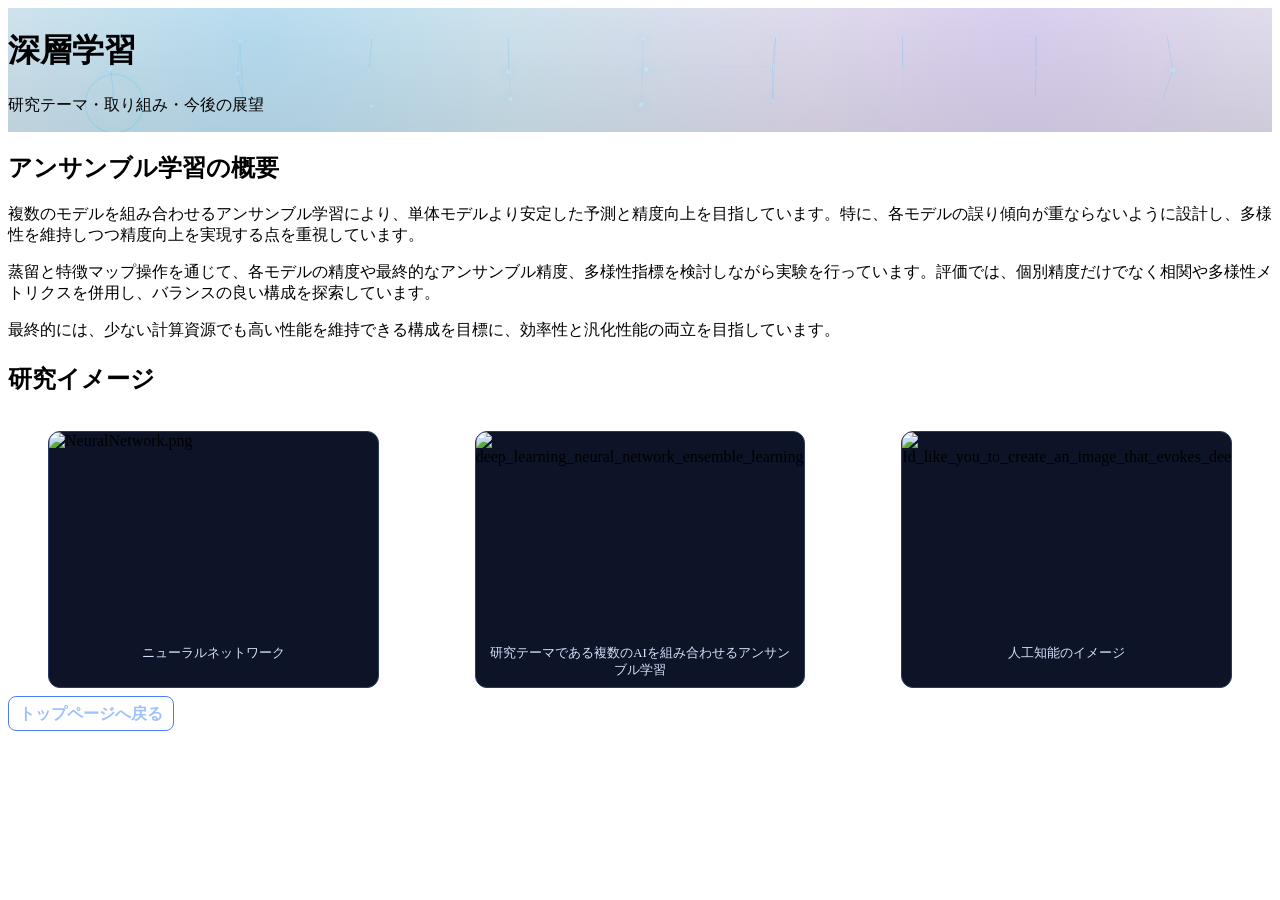
==== deep-learning.html @ 49d64ce5 "update the deep-learning.html" ====
<!DOCTYPE html>
<html lang="ja">
<head>
    <meta charset="UTF-8">
    <meta name="viewport" content="width=device-width, initial-scale=1.0">
    <meta name="description" content="深層学習の詳細ページ">
    <title>深層学習 | Portfolio</title>
    <link rel="stylesheet" href="https://unpkg.com/ress/dist/ress.min.css">
    <link rel="stylesheet" href="css/style.css">
    <link rel="stylesheet" href="css/deep-learning.css">
    <script src="js/script.js" defer></script>
    <script src="js/deep-learning-hero.js" defer></script>
</head>
<body>
    <header class="hero dl-hero">
        <canvas class="dl-hero-canvas" aria-hidden="true"></canvas>
        <div class="container dl-hero-content">
            <h1>深層学習</h1>
            <p>研究テーマ・取り組み・今後の展望</p>
        </div>
    </header>
    <main class="detail-main">
        <section class="detail-card">
            <h2>アンサンブル学習の概要</h2>
            <p>複数のモデルを組み合わせるアンサンブル学習により、単体モデルより安定した予測と精度向上を目指しています。特に、各モデルの誤り傾向が重ならないように設計し、多様性を維持しつつ精度向上を実現する点を重視しています。</p>
            <p>蒸留と特徴マップ操作を通じて、各モデルの精度や最終的なアンサンブル精度、多様性指標を検討しながら実験を行っています。評価では、個別精度だけでなく相関や多様性メトリクスを併用し、バランスの良い構成を探索しています。</p>
            <p>最終的には、少ない計算資源でも高い性能を維持できる構成を目標に、効率性と汎化性能の両立を目指しています。</p>
        </section>

        <section class="detail-card dl-visual-card">
            <h2>研究イメージ</h2>
            <div class="dl-grid">
                <figure class="dl-item">
                    <img src="images/NeuralNetwork.png" alt="NeuralNetwork.png">
                    <figcaption>ニューラルネットワーク</figcaption>
                </figure>
                <figure class="dl-item">
                    <img src="images/deep_learning_neural_network_ensemble_learning_20260415134040_01.png" alt="deep_learning_neural_network_ensemble_learning_20260415134040_01.png">
                    <figcaption>研究テーマである複数のAIを組み合わせるアンサンブル学習</figcaption>
                </figure>
                <figure class="dl-item">
                    <img src="images/Id_like_you_to_create_an_image_that_evokes_deep_learning_and_artificial_intell_20260415133350_02.png" alt="Id_like_you_to_create_an_image_that_evokes_deep_learning_and_artificial_intell_20260415133350_02.png">
                    <figcaption>人工知能のイメージ</figcaption>
                </figure>
            </div>
            <a class="back-link" href="index.html">トップページへ戻る</a>
        </section>
    </main>
</body>
</html>
---- css/deep-learning.css ----
@charset "UTF-8";

.dl-hero {
    position: relative;
    overflow: hidden;
}

.dl-hero::before {
    content: "";
    position: absolute;
    inset: -2px;
    /* ネオンっぽい発光を少し足す */
    background: radial-gradient(circle at 20% 30%, rgba(0, 170, 255, 0.22), transparent 55%),
        radial-gradient(circle at 80% 20%, rgba(120, 60, 255, 0.16), transparent 50%),
        linear-gradient(180deg, rgba(0, 0, 0, 0.08), rgba(0, 0, 0, 0.16));
    z-index: 0;
    pointer-events: none;
}

.dl-hero-canvas {
    position: absolute;
    inset: 0;
    width: 100%;
    height: 100%;
    z-index: 1;
    pointer-events: none;
    opacity: 0.95;
}

.dl-hero-content {
    position: relative;
    z-index: 2;
}

.dl-visual-card {
    margin-top: 22px;
}

.dl-grid {
    margin-top: 14px;
    display: grid;
    grid-template-columns: repeat(auto-fit, minmax(220px, 1fr));
    gap: 16px;
}

.dl-item {
    background: #0d1427;
    border: 1px solid #2a3a65;
    border-radius: 12px;
    overflow: hidden;
}

.dl-item img {
    width: 100%;
    aspect-ratio: 16 / 10;
    object-fit: cover;
    display: block;
}

.dl-item figcaption {
    padding: 8px 10px;
    color: #d7e2ff;
    font-size: 0.8rem;
    word-break: break-all;
}

figcaption {
    text-align:center;
}

.back-link {
    margin : 1rem 0;
    padding:8px 10px;
    border:1px solid #4f7cff;
    border-radius: 8px;
    color: #9ec1ff;
    text-decoration: none;
    font-weight: 700;
    transition: 0.2s;
}

.back-link:hover {
    color:white;
    background:#4f7cff;
}
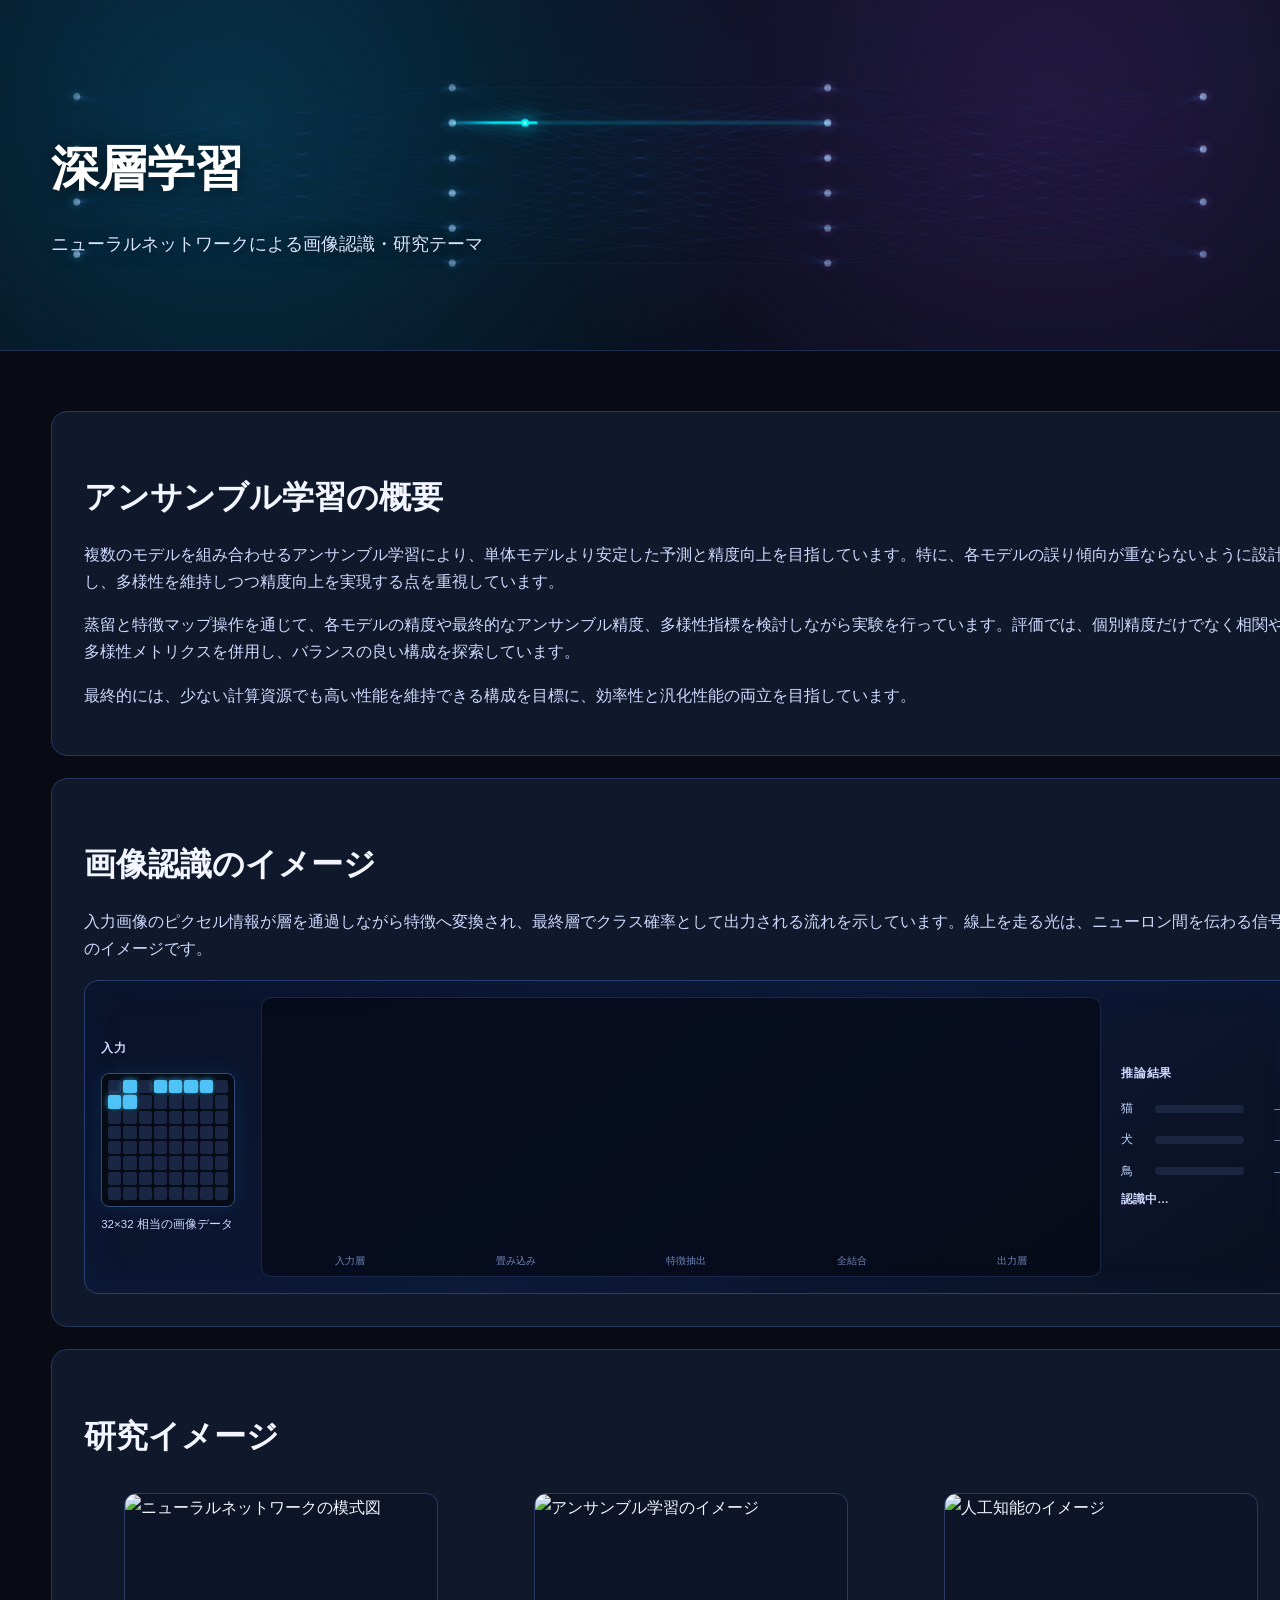
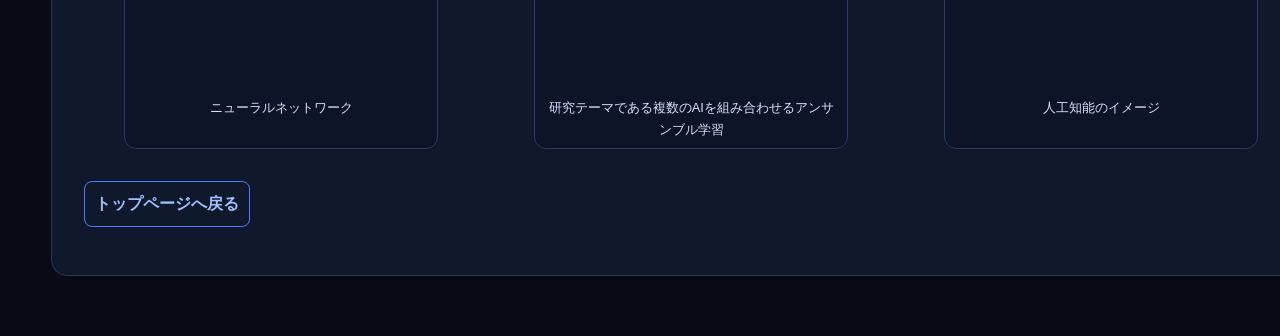
==== commit 09da47fe: "update the deep-learning.html" ====
--- a/deep-learning.html
+++ b/deep-learning.html
@@ -9,16 +9,17 @@
     <link rel="stylesheet" href="css/style.css">
     <link rel="stylesheet" href="css/deep-learning.css">
     <script src="js/script.js" defer></script>
-    <script src="js/deep-learning-hero.js" defer></script>
+    <script src="js/deep-learning.js" defer></script>
 </head>
 <body>
     <header class="hero dl-hero">
-        <canvas class="dl-hero-canvas" aria-hidden="true"></canvas>
+        <canvas class="dl-hero-canvas" data-dl-canvas="hero" aria-hidden="true"></canvas>
         <div class="container dl-hero-content">
             <h1>深層学習</h1>
-            <p>研究テーマ・取り組み・今後の展望</p>
+            <p>ニューラルネットワークによる画像認識・研究テーマ</p>
         </div>
     </header>
+
     <main class="detail-main">
         <section class="detail-card">
             <h2>アンサンブル学習の概要</h2>
@@ -27,19 +28,53 @@
             <p>最終的には、少ない計算資源でも高い性能を維持できる構成を目標に、効率性と汎化性能の両立を目指しています。</p>
         </section>
 
+        <section class="detail-card dl-pipeline-card">
+            <h2>画像認識のイメージ</h2>
+            <p>入力画像のピクセル情報が層を通過しながら特徴へ変換され、最終層でクラス確率として出力される流れを示しています。線上を走る光は、ニューロン間を伝わる信号のイメージです。</p>
+
+            <div class="dl-pipeline">
+                <div class="dl-pipeline-side dl-pipeline-input">
+                    <p class="dl-pipeline-label">入力</p>
+                    <div class="dl-pixel-grid" id="dl-pixel-grid" aria-hidden="true"></div>
+                    <p class="dl-pipeline-caption">32×32 相当の画像データ</p>
+                </div>
+
+                <div class="dl-pipeline-network">
+                    <canvas class="dl-network-canvas" data-dl-canvas="pipeline" aria-hidden="true"></canvas>
+                    <ul class="dl-layer-labels" aria-hidden="true">
+                        <li>入力層</li>
+                        <li>畳み込み</li>
+                        <li>特徴抽出</li>
+                        <li>全結合</li>
+                        <li>出力層</li>
+                    </ul>
+                </div>
+
+                <div class="dl-pipeline-side dl-pipeline-output">
+                    <p class="dl-pipeline-label">推論結果</p>
+                    <ul class="dl-class-bars" id="dl-class-bars">
+                        <li data-class="cat"><span>猫</span><span class="dl-bar"><i></i></span><span class="dl-score">—</span></li>
+                        <li data-class="dog"><span>犬</span><span class="dl-bar"><i></i></span><span class="dl-score">—</span></li>
+                        <li data-class="bird"><span>鳥</span><span class="dl-bar"><i></i></span><span class="dl-score">—</span></li>
+                    </ul>
+                    <p class="dl-pipeline-caption dl-pipeline-result" id="dl-predicted-label">認識中…</p>
+                </div>
+            </div>
+        </section>
+
         <section class="detail-card dl-visual-card">
             <h2>研究イメージ</h2>
             <div class="dl-grid">
                 <figure class="dl-item">
-                    <img src="images/NeuralNetwork.png" alt="NeuralNetwork.png">
+                    <img src="images/NeuralNetwork.png" alt="ニューラルネットワークの模式図">
                     <figcaption>ニューラルネットワーク</figcaption>
                 </figure>
                 <figure class="dl-item">
-                    <img src="images/deep_learning_neural_network_ensemble_learning_20260415134040_01.png" alt="deep_learning_neural_network_ensemble_learning_20260415134040_01.png">
+                    <img src="images/deep_learning_neural_network_ensemble_learning_20260415134040_01.png" alt="アンサンブル学習のイメージ">
                     <figcaption>研究テーマである複数のAIを組み合わせるアンサンブル学習</figcaption>
                 </figure>
                 <figure class="dl-item">
-                    <img src="images/Id_like_you_to_create_an_image_that_evokes_deep_learning_and_artificial_intell_20260415133350_02.png" alt="Id_like_you_to_create_an_image_that_evokes_deep_learning_and_artificial_intell_20260415133350_02.png">
+                    <img src="images/Id_like_you_to_create_an_image_that_evokes_deep_learning_and_artificial_intell_20260415133350_02.png" alt="人工知能のイメージ">
                     <figcaption>人工知能のイメージ</figcaption>
                 </figure>
             </div>
--- a/css/style.css
+++ b/css/style.css
@@ -0,0 +1,220 @@
+@charset "UTF-8";
+
+body {
+    font-family: "Yu Gothic", "Hiragino Kaku Gothic ProN", Meiryo, sans-serif;
+    color: #f3f6ff;
+    background: #080b14;
+    line-height: 1.7;
+    margin: 0;
+}
+
+.container {
+    width: 100%;
+    padding-inline: clamp(16px, 4vw, 56px);
+}
+
+.cg-image {
+    height:500px;
+    object-fit: cover;
+}
+
+.hero {
+    width: 100%;
+    background: linear-gradient(130deg, #111a36, #1f2b59 45%, #121a35);
+    color: #fff;
+    padding: 96px 0 72px;
+    margin-bottom: 40px;
+    border-bottom: 1px solid #27335f;
+}
+
+.hero--home {
+    min-height: 52vh;
+    display: grid;
+    place-items: center;
+    text-align: center;
+}
+
+.hero-intro {
+    opacity: 0;
+    filter: blur(16px);
+    transform: translateY(26px) scale(0.98);
+    transition: opacity 0.9s ease, filter 1s ease, transform 1s ease;
+}
+
+.hero-intro.is-visible {
+    opacity: 1;
+    filter: blur(0);
+    transform: translateY(0) scale(1);
+}
+
+.hero h1 {
+    font-size: clamp(2rem, 5vw, 3rem);
+    margin-bottom: 10px;
+}
+
+.hero p {
+    font-size: clamp(1rem, 2vw, 1.15rem);
+    color: #dbe4ff;
+}
+
+.sections {
+    display: grid;
+    gap: 28px;
+    padding-bottom: 56px;
+}
+
+.card {
+    width: 100%;
+    background: #111827;
+    border-radius: 16px;
+    overflow: hidden;
+    border: 1px solid #24314f;
+    box-shadow: 0 16px 35px rgba(0, 0, 0, 0.35);
+    display: grid;
+    grid-template-columns: minmax(300px, 1fr) minmax(300px, 1fr);
+    min-height: 260px;
+}
+
+.card.reverse .visual {
+    order: 2;
+}
+
+.card.reverse .content {
+    order: 1;
+}
+
+.visual {
+    position: relative;
+}
+
+.visual img {
+    width: 100%;
+    height: 100%;
+    object-fit: cover;
+    display: block;
+}
+
+.label {
+    position: absolute;
+    left: 14px;
+    bottom: 14px;
+    background: rgba(8, 11, 20, 0.78);
+    color: #fff;
+    padding: 6px 12px;
+    border-radius: 999px;
+    font-size: 0.9rem;
+    font-weight: 700;
+}
+
+.content {
+    padding: 24px;
+    display: flex;
+    flex-direction: column;
+    justify-content: center;
+    gap: 10px;
+}
+
+.reveal-text,
+.reveal-image {
+    opacity: 0;
+    transition: transform 0.85s ease, opacity 0.85s ease;
+    will-change: transform, opacity;
+}
+
+.reveal-text {
+    transform: translateY(30px);
+}
+
+.reveal-image {
+    transform: translateX(-46px);
+}
+
+.card.reverse .reveal-image {
+    transform: translateX(46px);
+}
+
+.reveal-text.in-view,
+.reveal-image.in-view {
+    opacity: 1;
+    transform: translate(0, 0);
+}
+
+.content h2 {
+    font-size: 1.45rem;
+    color: #f7f9ff;
+}
+
+.content p {
+    color: #c6d1ee;
+    font-size: 0.98rem;
+}
+
+.content a {
+    width: fit-content;
+    margin-top: 8px;
+    text-decoration: none;
+    background: #4f7cff;
+    color: #f7fbff;
+    padding: 8px 14px;
+    border-radius: 8px;
+    font-weight: 700;
+    transition:.5s;
+    /* transition: opacity 0.2s; */
+}
+
+.content a:hover {
+    background-color:#00aeff;
+}
+
+footer {
+    padding: 24px 0 36px;
+    text-align: center;
+    color: #9cabd3;
+    font-size: 0.9rem;
+    border-top: 1px solid #1f2945;
+}
+
+@media (max-width: 800px) {
+    .card {
+        grid-template-columns: 1fr;
+    }
+
+    .card.reverse .visual,
+    .card.reverse .content {
+        order: initial;
+    }
+
+    .visual {
+        min-height: 200px;
+    }
+}
+
+.detail-main {
+    width: 100%;
+    padding: 20px clamp(16px, 4vw, 56px) 60px;
+}
+
+.detail-card {
+    background: #10182b;
+    border: 1px solid #26365e;
+    border-radius: 16px;
+    padding: clamp(18px, 3vw, 32px);
+}
+
+.detail-card h2 {
+    font-size: clamp(1.6rem, 3vw, 2rem);
+    margin-bottom: 14px;
+}
+
+.detail-card p {
+    color: #cfdaff;
+    margin-bottom: 14px;
+}
+
+.back-link {
+    display: inline-block;
+    margin-top: 12px;
+    text-decoration: none;
+    color: #9ec1ff;
+    font-weight: 700;
+}
--- a/css/deep-learning.css
+++ b/css/deep-learning.css
@@ -3,16 +3,18 @@
 .dl-hero {
     position: relative;
     overflow: hidden;
+    background: #080f1f;
+    border-bottom-color: #1e2d52;
 }
 
 .dl-hero::before {
     content: "";
     position: absolute;
     inset: -2px;
-    /* ネオンっぽい発光を少し足す */
-    background: radial-gradient(circle at 20% 30%, rgba(0, 170, 255, 0.22), transparent 55%),
-        radial-gradient(circle at 80% 20%, rgba(120, 60, 255, 0.16), transparent 50%),
-        linear-gradient(180deg, rgba(0, 0, 0, 0.08), rgba(0, 0, 0, 0.16));
+    background:
+        radial-gradient(circle at 18% 35%, rgba(0, 200, 255, 0.2), transparent 50%),
+        radial-gradient(circle at 82% 28%, rgba(180, 80, 255, 0.16), transparent 48%),
+        linear-gradient(180deg, rgba(0, 0, 0, 0.05), rgba(0, 0, 0, 0.2));
     z-index: 0;
     pointer-events: none;
 }
@@ -32,6 +34,161 @@
     z-index: 2;
 }
 
+.dl-hero-content h1,
+.dl-hero-content p {
+    text-shadow: 0 2px 16px rgba(0, 0, 0, 0.5);
+}
+
+.dl-pipeline-card {
+    margin-top: 22px;
+}
+
+.dl-pipeline {
+    margin-top: 18px;
+    display: grid;
+    grid-template-columns: minmax(100px, 140px) 1fr minmax(120px, 160px);
+    gap: clamp(10px, 2vw, 20px);
+    align-items: stretch;
+    min-height: 280px;
+    padding: 16px;
+    border-radius: 14px;
+    background: linear-gradient(145deg, #0a1228 0%, #0d1835 50%, #0a1020 100%);
+    border: 1px solid #2a3f6e;
+    box-shadow: inset 0 0 40px rgba(0, 120, 255, 0.06);
+}
+
+.dl-pipeline-label {
+    font-size: 0.78rem;
+    font-weight: 700;
+    color: #9ec1ff;
+    letter-spacing: 0.06em;
+    margin-bottom: 8px;
+}
+
+.dl-pipeline-caption {
+    margin-top: 8px;
+    font-size: 0.72rem;
+    color: #8b9dc8;
+}
+
+.dl-pipeline-side {
+    display: flex;
+    flex-direction: column;
+    justify-content: center;
+}
+
+.dl-pixel-grid {
+    display: grid;
+    grid-template-columns: repeat(8, 1fr);
+    gap: 2px;
+    aspect-ratio: 1;
+    max-width: 120px;
+    padding: 6px;
+    border-radius: 8px;
+    background: #060b16;
+    border: 1px solid #334a7a;
+    box-shadow: 0 0 20px rgba(0, 180, 255, 0.12);
+}
+
+.dl-pixel {
+    aspect-ratio: 1;
+    border-radius: 2px;
+    background: #1a2744;
+    transition: background 0.15s ease;
+}
+
+.dl-pixel.is-active {
+    background: #4fc3f7;
+    box-shadow: 0 0 6px rgba(79, 195, 247, 0.8);
+}
+
+.dl-pipeline-network {
+    position: relative;
+    min-height: 240px;
+    border-radius: 10px;
+    overflow: hidden;
+    background: rgba(4, 8, 18, 0.6);
+    border: 1px solid rgba(60, 90, 150, 0.35);
+}
+
+.dl-network-canvas {
+    position: absolute;
+    inset: 0;
+    width: 100%;
+    height: 100%;
+    display: block;
+}
+
+.dl-layer-labels {
+    position: absolute;
+    bottom: 6px;
+    left: 0;
+    right: 0;
+    display: flex;
+    justify-content: space-around;
+    list-style: none;
+    margin: 0;
+    padding: 0 8px;
+    font-size: 0.65rem;
+    color: #6d85b8;
+    pointer-events: none;
+}
+
+.dl-class-bars {
+    list-style: none;
+    margin: 0;
+    padding: 0;
+    display: flex;
+    flex-direction: column;
+    gap: 10px;
+}
+
+.dl-class-bars li {
+    display: grid;
+    grid-template-columns: 2.2em 1fr 2.5em;
+    align-items: center;
+    gap: 6px;
+    font-size: 0.78rem;
+    color: #c6d8ff;
+}
+
+.dl-bar {
+    height: 8px;
+    border-radius: 999px;
+    background: #1a2540;
+    overflow: hidden;
+}
+
+.dl-bar i {
+    display: block;
+    height: 100%;
+    width: 0%;
+    border-radius: inherit;
+    background: linear-gradient(90deg, #4f7cff, #00d4ff);
+    transition: width 0.35s ease;
+}
+
+.dl-class-bars li.is-winner .dl-bar i {
+    background: linear-gradient(90deg, #ff7b72, #ffd166);
+    box-shadow: 0 0 10px rgba(255, 180, 80, 0.5);
+}
+
+.dl-class-bars li.is-winner {
+    color: #fff;
+}
+
+.dl-score {
+    font-family: "Consolas", monospace;
+    font-size: 0.72rem;
+    color: #8b9dc8;
+    text-align: right;
+}
+
+.dl-pipeline-result {
+    font-weight: 700;
+    color: #a5d6ff;
+}
+
 .dl-visual-card {
     margin-top: 22px;
 }
@@ -61,17 +218,16 @@
     padding: 8px 10px;
     color: #d7e2ff;
     font-size: 0.8rem;
-    word-break: break-all;
 }
 
 figcaption {
-    text-align:center;
+    text-align: center;
 }
 
 .back-link {
-    margin : 1rem 0;
-    padding:8px 10px;
-    border:1px solid #4f7cff;
+    margin: 1rem 0;
+    padding: 8px 10px;
+    border: 1px solid #4f7cff;
     border-radius: 8px;
     color: #9ec1ff;
     text-decoration: none;
@@ -80,6 +236,26 @@
 }
 
 .back-link:hover {
-    color:white;
-    background:#4f7cff;
-}+    color: white;
+    background: #4f7cff;
+}
+
+@media (max-width: 720px) {
+    .dl-pipeline {
+        grid-template-columns: 1fr;
+        grid-template-rows: auto 1fr auto;
+    }
+
+    .dl-pipeline-network {
+        min-height: 220px;
+        order: -1;
+    }
+
+    .dl-pixel-grid {
+        max-width: 100px;
+    }
+
+    .dl-layer-labels {
+        font-size: 0.58rem;
+    }
+}
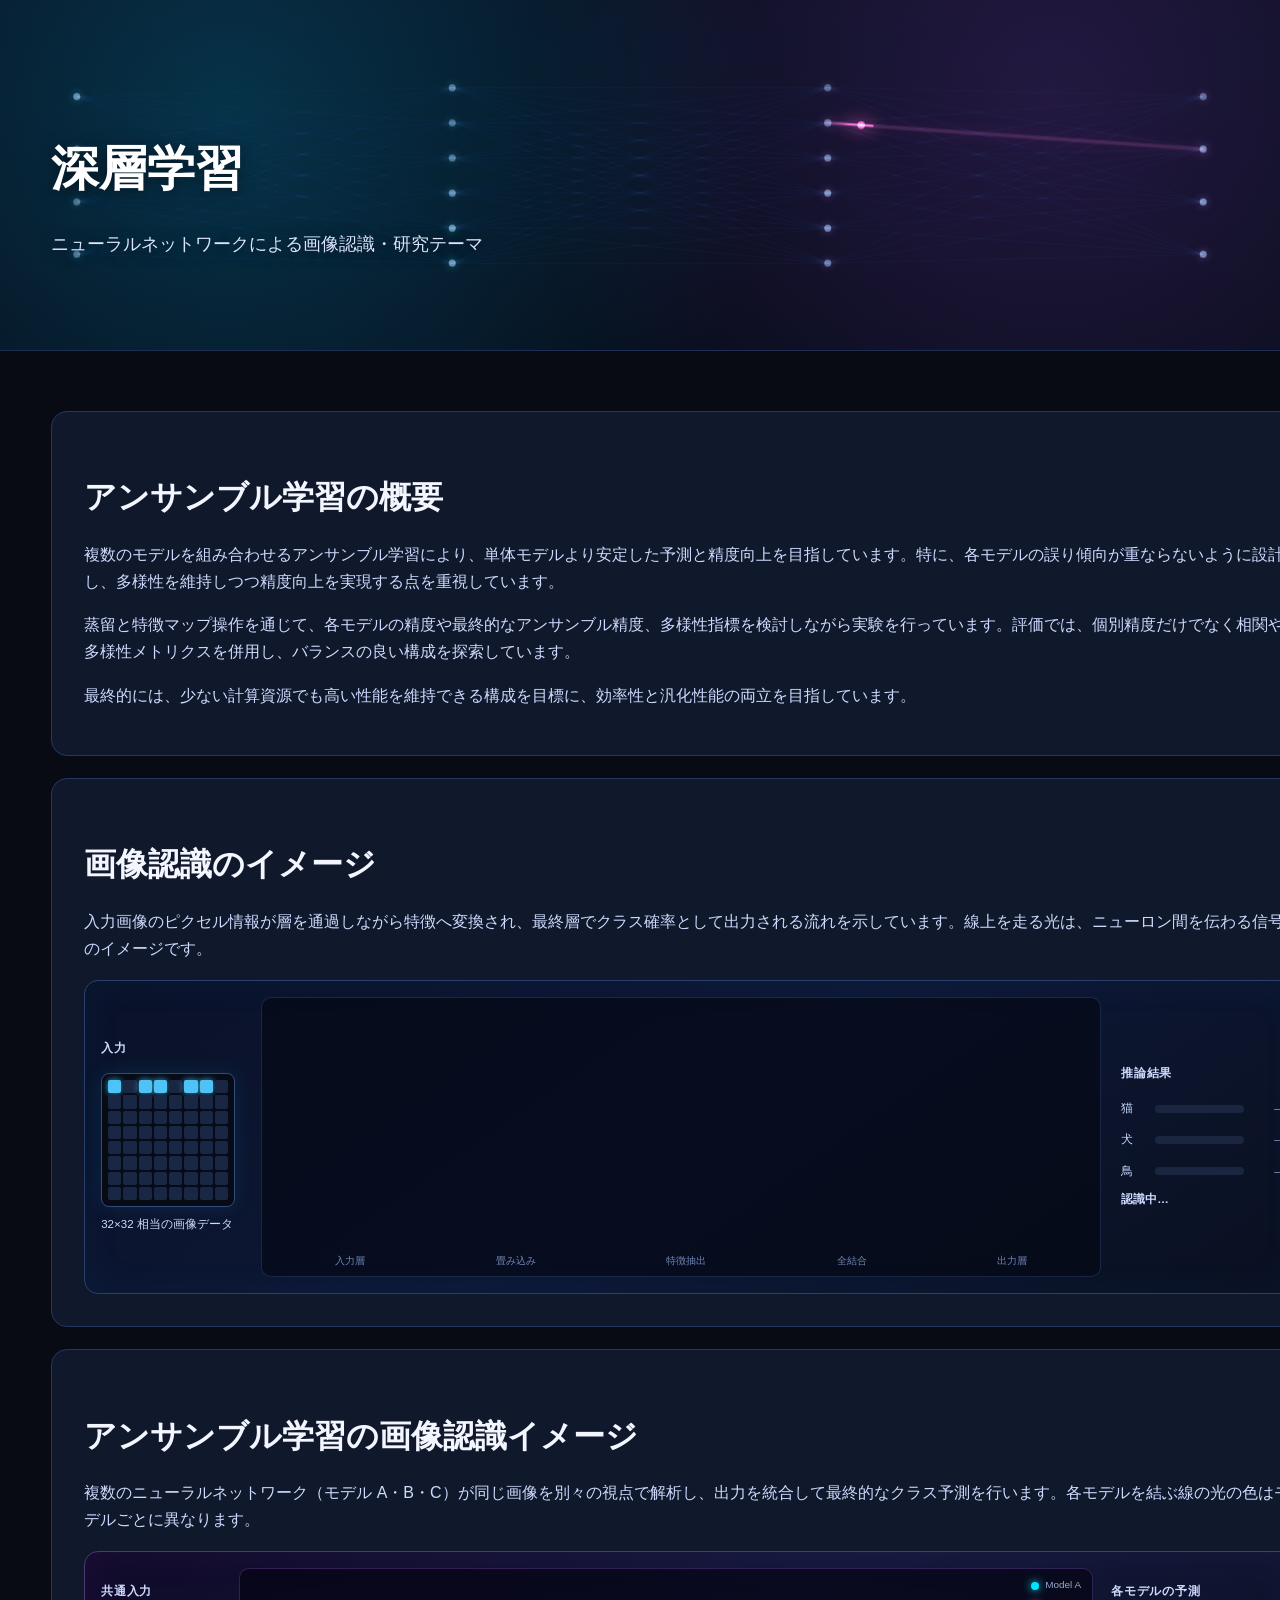
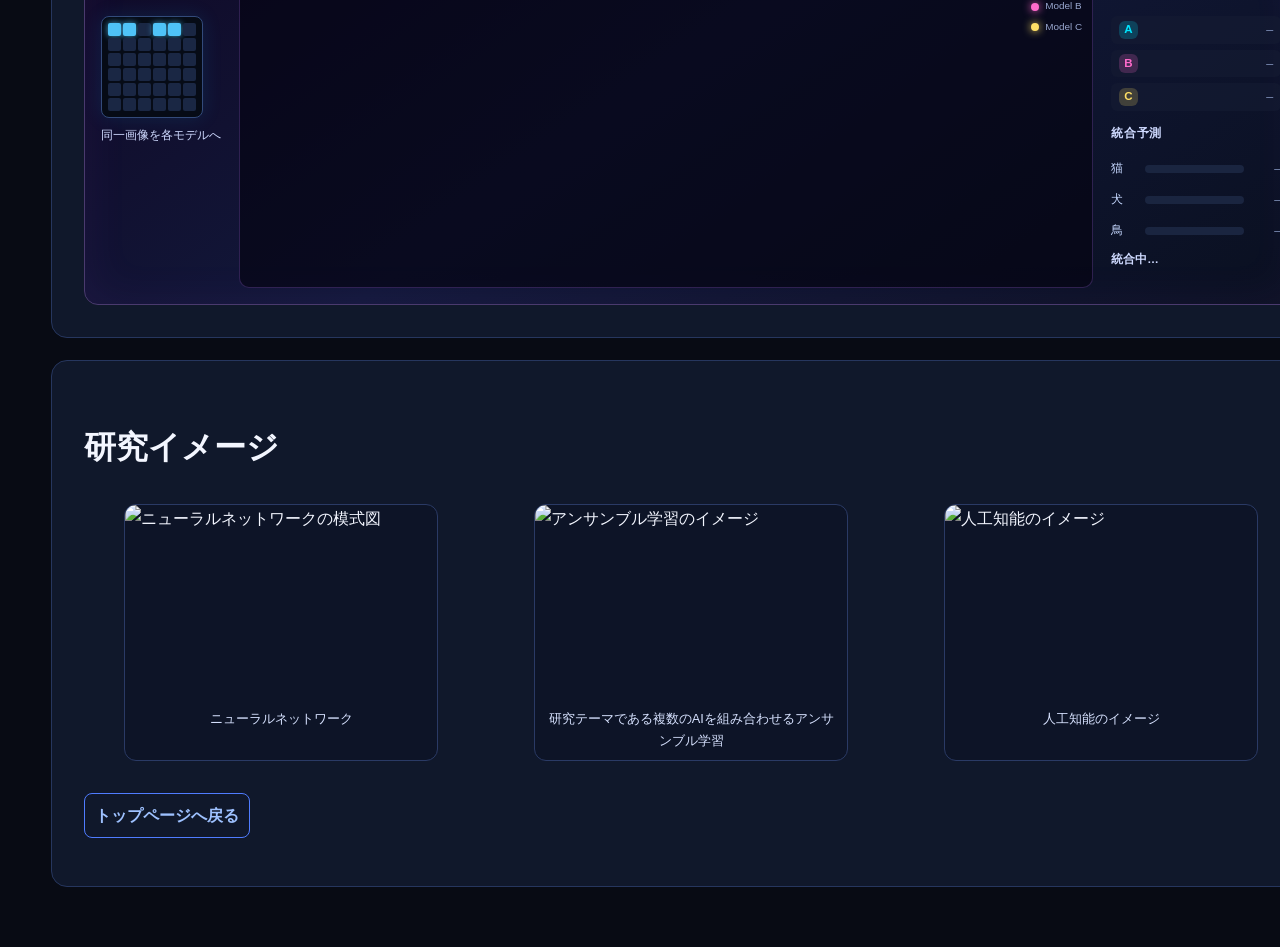
==== commit 1430225e: "update the deep-learning.html" ====
--- a/deep-learning.html
+++ b/deep-learning.html
@@ -62,6 +62,44 @@
             </div>
         </section>
 
+        <section class="detail-card dl-ensemble-card">
+            <h2>アンサンブル学習の画像認識イメージ</h2>
+            <p>複数のニューラルネットワーク（モデル A・B・C）が同じ画像を別々の視点で解析し、出力を統合して最終的なクラス予測を行います。各モデルを結ぶ線の光の色はモデルごとに異なります。</p>
+
+            <div class="dl-ensemble">
+                <div class="dl-ensemble-side dl-ensemble-input">
+                    <p class="dl-pipeline-label">共通入力</p>
+                    <div class="dl-pixel-grid dl-pixel-grid--small" id="dl-ensemble-pixel-grid" aria-hidden="true"></div>
+                    <p class="dl-pipeline-caption">同一画像を各モデルへ</p>
+                </div>
+
+                <div class="dl-ensemble-network">
+                    <canvas class="dl-network-canvas" data-dl-canvas="ensemble" aria-hidden="true"></canvas>
+                    <ul class="dl-ensemble-model-tags" aria-hidden="true">
+                        <li><span class="dl-tag dl-tag--a"></span>Model A</li>
+                        <li><span class="dl-tag dl-tag--b"></span>Model B</li>
+                        <li><span class="dl-tag dl-tag--c"></span>Model C</li>
+                    </ul>
+                </div>
+
+                <div class="dl-ensemble-side dl-ensemble-output">
+                    <p class="dl-pipeline-label">各モデルの予測</p>
+                    <ul class="dl-model-scores" id="dl-model-scores">
+                        <li><span class="dl-model-name dl-model-name--a">A</span><span class="dl-model-val" data-model="a">—</span></li>
+                        <li><span class="dl-model-name dl-model-name--b">B</span><span class="dl-model-val" data-model="b">—</span></li>
+                        <li><span class="dl-model-name dl-model-name--c">C</span><span class="dl-model-val" data-model="c">—</span></li>
+                    </ul>
+                    <p class="dl-pipeline-label dl-ensemble-fuse-label">統合予測</p>
+                    <ul class="dl-class-bars dl-class-bars--ensemble" id="dl-ensemble-bars">
+                        <li data-class="cat"><span>猫</span><span class="dl-bar"><i></i></span><span class="dl-score">—</span></li>
+                        <li data-class="dog"><span>犬</span><span class="dl-bar"><i></i></span><span class="dl-score">—</span></li>
+                        <li data-class="bird"><span>鳥</span><span class="dl-bar"><i></i></span><span class="dl-score">—</span></li>
+                    </ul>
+                    <p class="dl-pipeline-caption dl-pipeline-result" id="dl-ensemble-predicted-label">統合中…</p>
+                </div>
+            </div>
+        </section>
+
         <section class="detail-card dl-visual-card">
             <h2>研究イメージ</h2>
             <div class="dl-grid">
--- a/css/deep-learning.css
+++ b/css/deep-learning.css
@@ -189,6 +189,124 @@
     color: #a5d6ff;
 }
 
+.dl-ensemble-card {
+    margin-top: 22px;
+}
+
+.dl-ensemble {
+    margin-top: 18px;
+    display: grid;
+    grid-template-columns: minmax(90px, 120px) 1fr minmax(130px, 170px);
+    gap: clamp(10px, 2vw, 18px);
+    min-height: 320px;
+    padding: 16px;
+    border-radius: 14px;
+    background: linear-gradient(145deg, #100a28 0%, #12183a 45%, #0a1020 100%);
+    border: 1px solid #4a3a6e;
+    box-shadow: inset 0 0 48px rgba(180, 80, 255, 0.07);
+}
+
+.dl-ensemble-network {
+    position: relative;
+    min-height: 280px;
+    border-radius: 10px;
+    overflow: hidden;
+    background: rgba(6, 4, 18, 0.65);
+    border: 1px solid rgba(120, 80, 180, 0.35);
+}
+
+.dl-ensemble-model-tags {
+    position: absolute;
+    top: 8px;
+    right: 10px;
+    list-style: none;
+    margin: 0;
+    padding: 0;
+    display: flex;
+    flex-direction: column;
+    gap: 4px;
+    font-size: 0.62rem;
+    color: #9aa8d0;
+    pointer-events: none;
+}
+
+.dl-ensemble-model-tags li {
+    display: flex;
+    align-items: center;
+    gap: 6px;
+}
+
+.dl-tag {
+    width: 8px;
+    height: 8px;
+    border-radius: 50%;
+    box-shadow: 0 0 8px currentColor;
+}
+
+.dl-tag--a { background: #00e5ff; color: #00e5ff; }
+.dl-tag--b { background: #ff6bcb; color: #ff6bcb; }
+.dl-tag--c { background: #ffe066; color: #ffe066; }
+
+.dl-pixel-grid--small {
+    max-width: 88px;
+    grid-template-columns: repeat(6, 1fr);
+}
+
+.dl-model-scores {
+    list-style: none;
+    margin: 0 0 12px;
+    padding: 0;
+    display: flex;
+    flex-direction: column;
+    gap: 6px;
+}
+
+.dl-model-scores li {
+    display: flex;
+    align-items: center;
+    justify-content: space-between;
+    font-size: 0.76rem;
+    color: #c6d8ff;
+    padding: 4px 8px;
+    border-radius: 6px;
+    background: rgba(20, 28, 50, 0.6);
+}
+
+.dl-model-name {
+    display: inline-flex;
+    align-items: center;
+    justify-content: center;
+    width: 1.6em;
+    height: 1.6em;
+    border-radius: 6px;
+    font-weight: 700;
+    font-size: 0.72rem;
+}
+
+.dl-model-name--a { background: rgba(0, 229, 255, 0.2); color: #00e5ff; }
+.dl-model-name--b { background: rgba(255, 107, 203, 0.2); color: #ff6bcb; }
+.dl-model-name--c { background: rgba(255, 224, 102, 0.2); color: #ffe066; }
+
+.dl-model-val {
+    font-family: "Consolas", monospace;
+    font-size: 0.72rem;
+    color: #8b9dc8;
+}
+
+.dl-ensemble-fuse-label {
+    margin-top: 4px;
+    color: #c9a8ff;
+}
+
+.dl-class-bars--ensemble .dl-bar i {
+    background: linear-gradient(90deg, #b388ff, #ff6bcb);
+}
+
+.dl-class-bars--ensemble li.is-winner .dl-bar i {
+    background: linear-gradient(90deg, #69f0ae, #00e5ff);
+    box-shadow: 0 0 12px rgba(105, 240, 174, 0.45);
+}
+
 .dl-visual-card {
     margin-top: 22px;
 }
@@ -258,4 +376,14 @@
     .dl-layer-labels {
         font-size: 0.58rem;
     }
-}
+
+    .dl-ensemble {
+        grid-template-columns: 1fr;
+        grid-template-rows: auto 1fr auto;
+    }
+
+    .dl-ensemble-network {
+        min-height: 260px;
+        order: -1;
+    }
+}
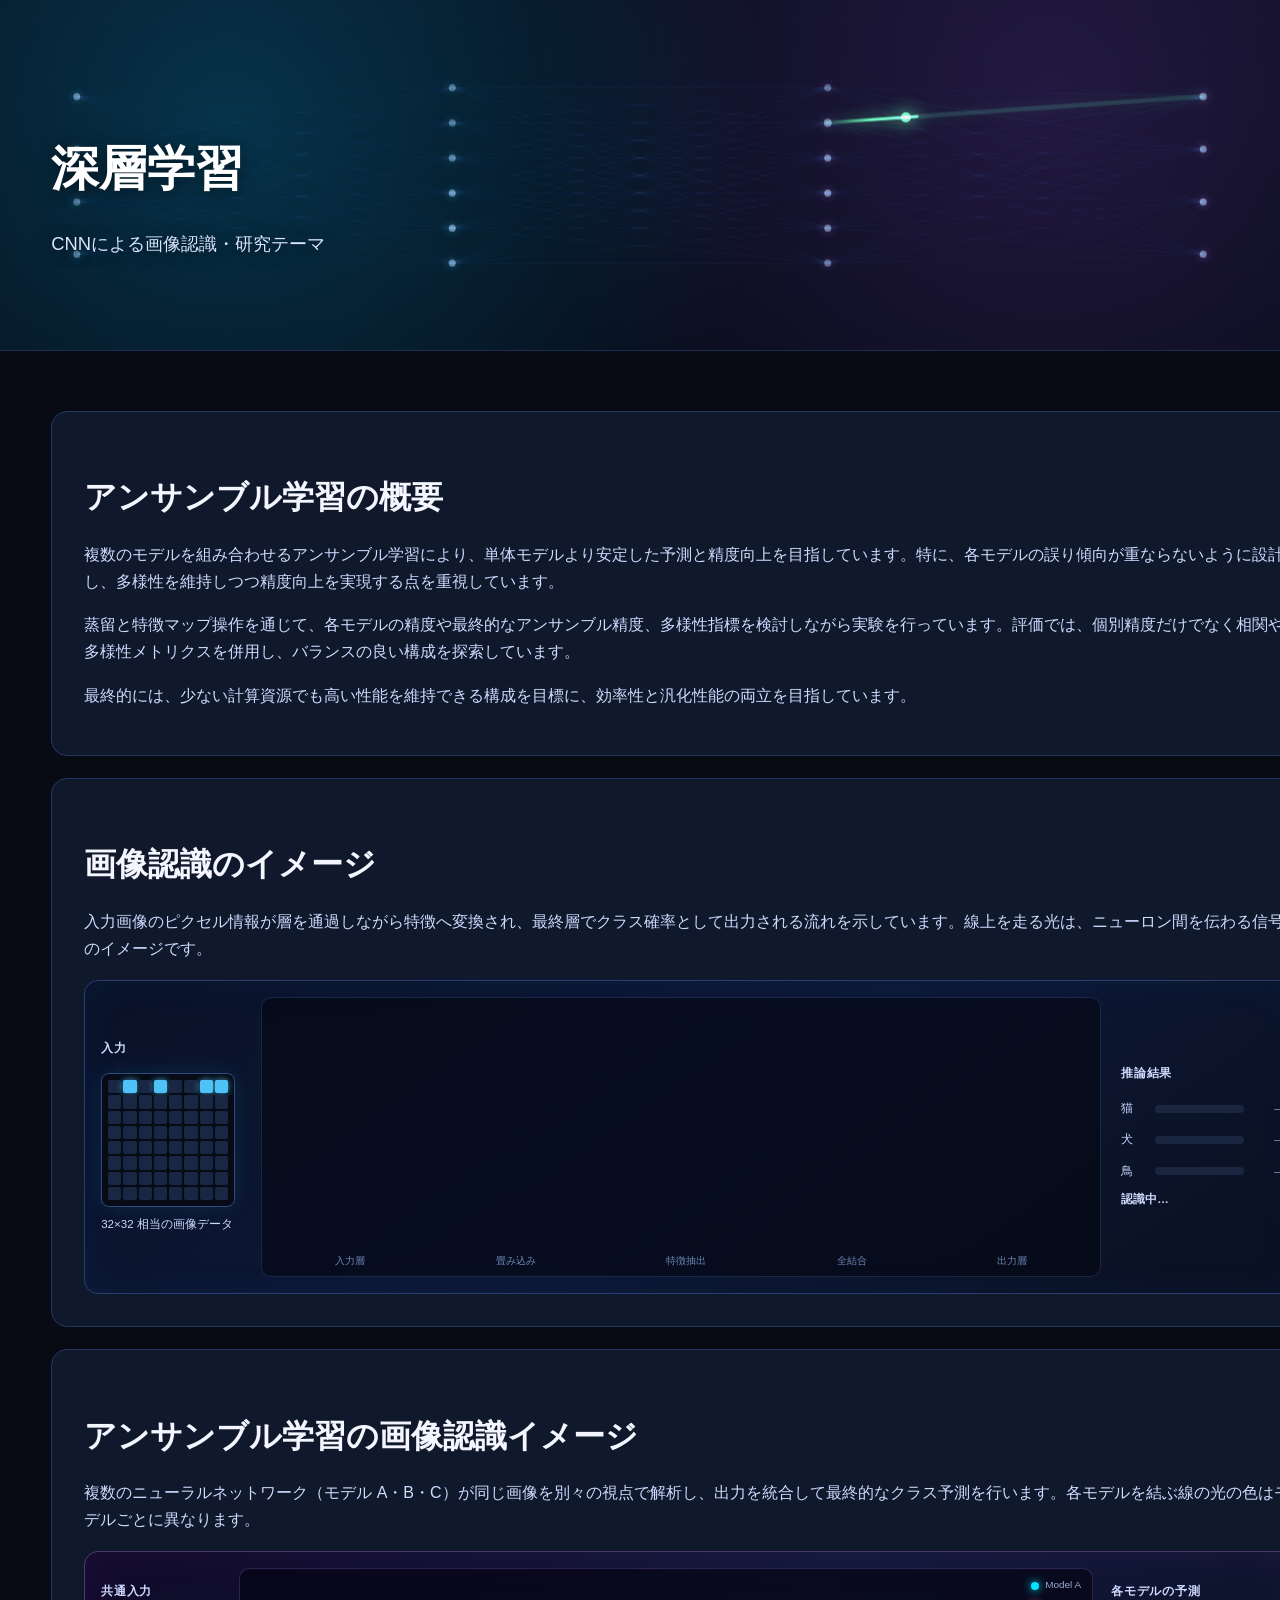
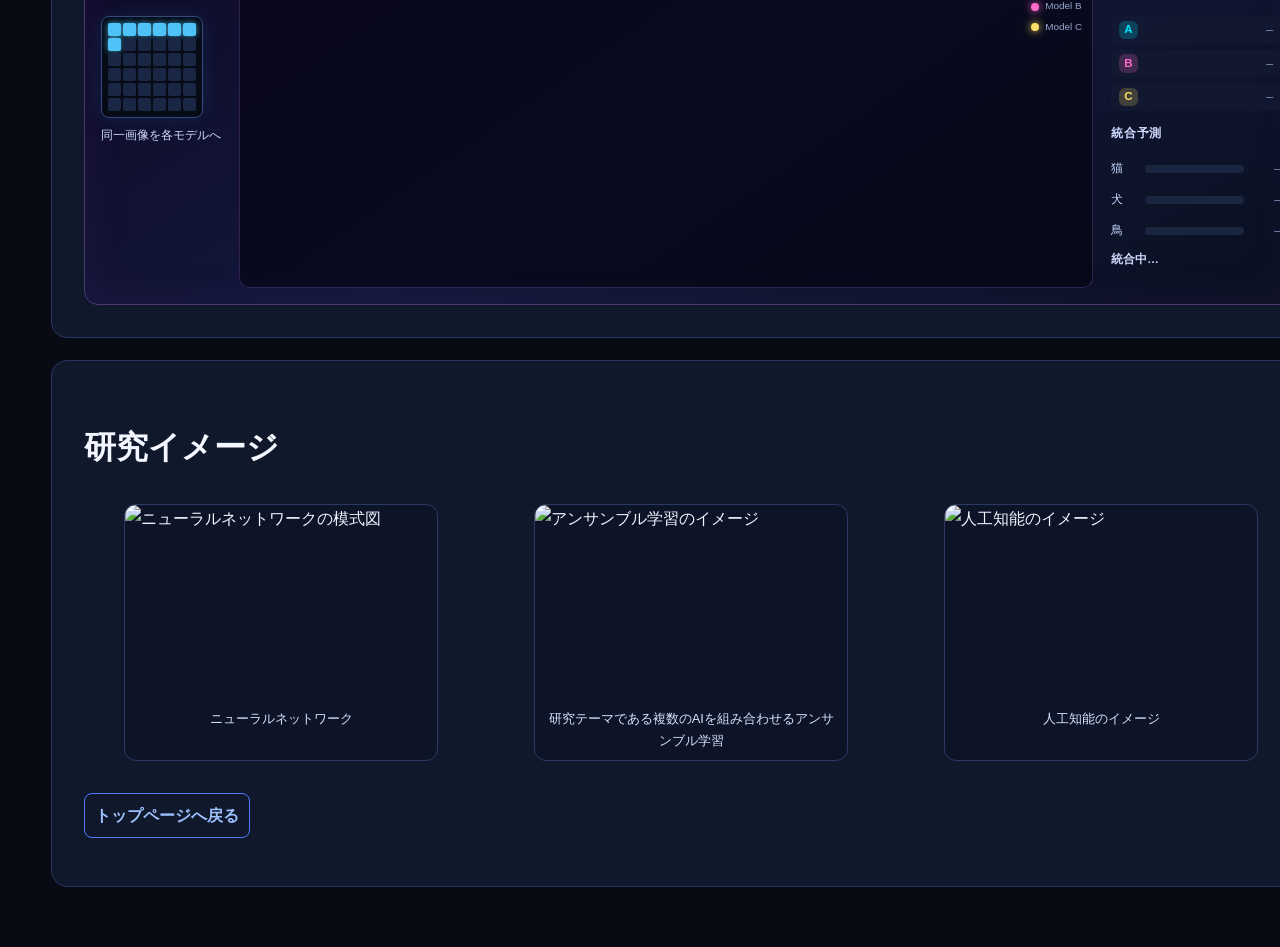
==== commit 261115af: "update the deep-learning.html" ====
--- a/deep-learning.html
+++ b/deep-learning.html
@@ -16,7 +16,7 @@
         <canvas class="dl-hero-canvas" data-dl-canvas="hero" aria-hidden="true"></canvas>
         <div class="container dl-hero-content">
             <h1>深層学習</h1>
-            <p>ニューラルネットワークによる画像認識・研究テーマ</p>
+            <p>CNNによる画像認識・研究テーマ</p>
         </div>
     </header>
 
